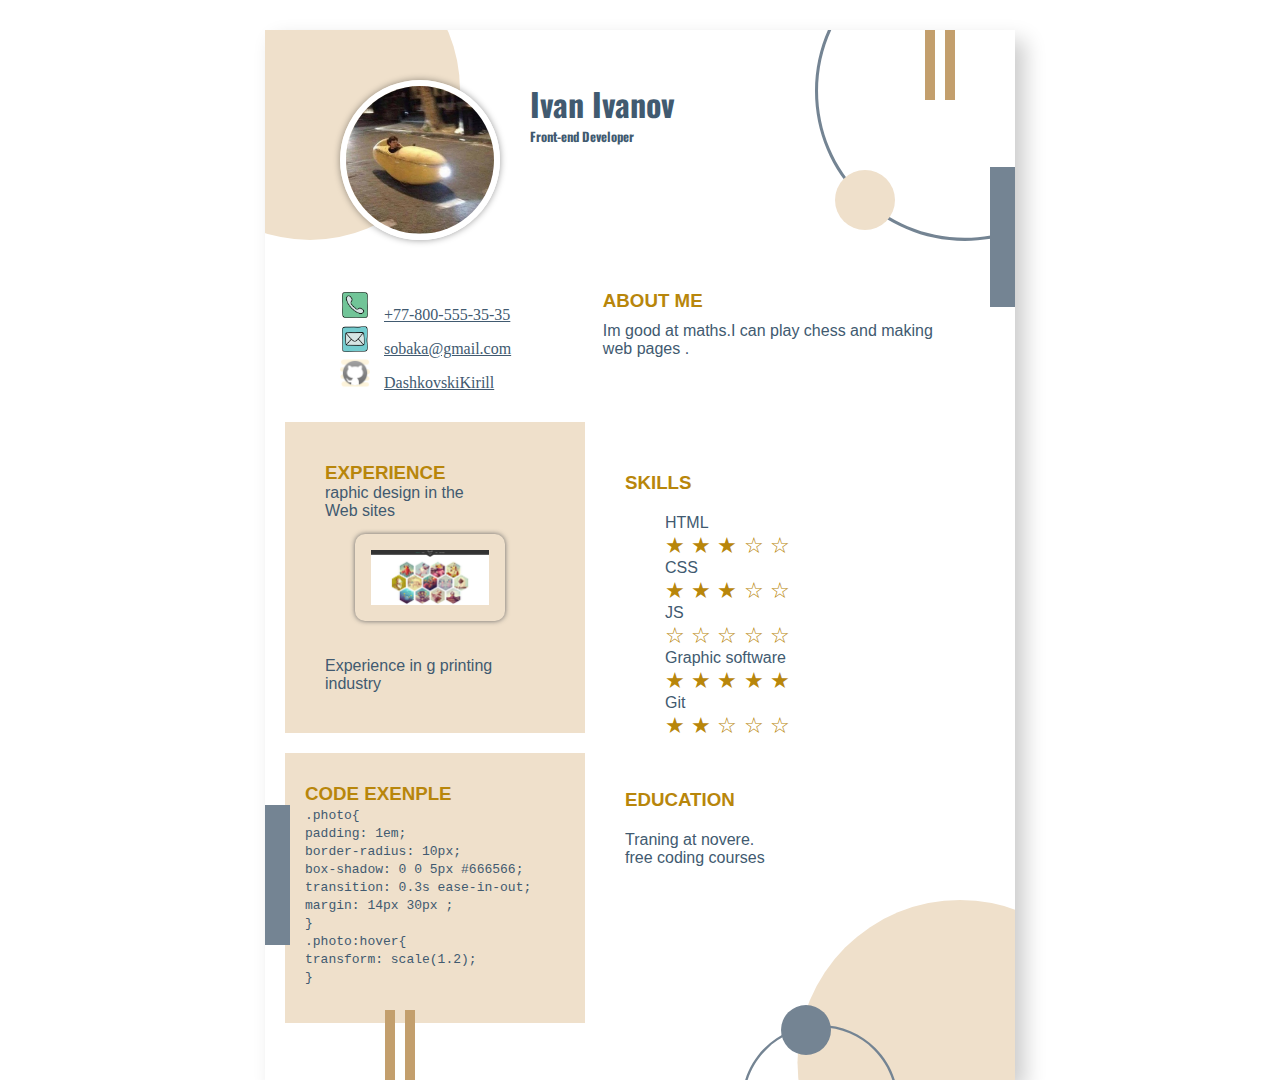
==== index.html @ 94a554b0 "Add files via upload" ====
<!DOCTYPE html>
<html lang="en">
<head>
    <meta charset="UTF-8">
    <meta http-equiv="X-UA-Compatible" content="IE=edge">
    <meta name="viewport" content="width=device-width, initial-scale=1.0">
    <title>Document</title>
    <link rel="stylesheet" href="style.css">
</head>
<body>
<div class="main-wrapper">
    <div class="background">
        <div class="circle-top"></div>
        <div class="circle-bottom"></div>
        <div class="circle-small-top"></div>
        <div class="circle-small-bottom"></div>

        <div class="circle-border-top"></div>
        <div class="circle-border-bottom"></div>
        <div class="block-top"></div>
        <div class="block-bottom"></div>

        <div class="block-small block-small-one-top"></div>
        <div class="block-small block-small-two-top"></div>
        <div class="block-small block-small-one-bottom"></div>
        <div class="block-small block-small-two-bottom"></div>
    </div>

<div class="wrapper">
    <header class="header">
<img src="img/profileimage.jpg" alt="" class="main-img">
<div>
    <h1>Ivan Ivanov</h1>
    <h2>Front-end Developer</h2>
</div>
</header>
</div>

<div class="wrapper contact">
    <ul class="contact-menu">
        <li class=" vertical-align">
            <img src="img/mobile.png" alt="mobile">
            <a href=""> +77-800-555-35-35</a>
        </li>
        <li class=" vertical-align">
            <img src="img/mail.png" alt="">
            <a href="mailto:sobaka@gmail.com">sobaka@gmail.com</a>
        </li>
        <li class=" vertical-align">
            <img src="img/git.png" alt="">
            <a href="#">DashkovskiKirill</a> 
        </li>
    </ul>

    <div class="about">
        <h3>About me</h3>
        <div>
            Im good at maths.I can play chess and making web pages .
        </div>
    </div>
</div>

<main>
    <div class="column">
        <section class="experience column-bg">
            <h3>Experience</h3>raphic design in the
            <p>Web sites 
                <figure>
                    <img src="img/hexal.png" width="150px" class="photo">
                </figure><br>Experience in g printing industry</p>
        </section>
        <section class="code column-bg">
            <h3>code exenple</h3>
            <code>
                .photo{ <br>
                    padding: 1em; <br>
                    border-radius: 10px; <br>
                    box-shadow: 0 0 5px #666566; <br>
                    transition: 0.3s ease-in-out; <br>
                    margin: 14px 30px ; <br>
                } <br>
                .photo:hover{ <br>
                    transform: scale(1.2); <br>
                } <br>
            </code>
        </section>
    </div>
    <aside>
        <div>
            <h3 class="align-h3">Skills</h3>
            <ul>
                <li>HTML <br>
                    <span class="stars">&#x2605; &#x2605; &#x2605; &#x2606; &#x2606;</span>
                </li>
                <li> CSS  <br>
                    <span class="stars"> &#x2605; &#x2605; &#x2605; &#x2606; &#x2606;</span>

                </li>
                <li>JS <br>
                    <span class="stars">&#x2606; &#x2606; &#x2606; &#x2606; &#x2606;</span>

                </li>
                <li>Graphic software<br>
                    <span class="stars"> &#x2605; &#x2605; &#x2605; &#x2605; &#x2605;</span>

                </li>
                <li>Git <br>
                    <span class="stars">&#x2605; &#x2605; &#x2606; &#x2606; &#x2606;</span>


                </li>
            </ul>
        </div>
        <div>
            <h3 class="align-h3">Education</h3>
            Traning at novere. <br>
            free coding courses  
        </div>
    </aside>
</main>
</div>
</body>
</html>
---- style.css ----
@import url('https://fonts.googleapis.com/css2?family=Dancing+Script&family=Fruktur&display=swap');

@import url('https://fonts.googleapis.com/css2?family=Dancing+Script&family=Fruktur&display=swap');
@import url('https://fonts.googleapis.com/css2?family=Oswald:wght@200&display=swap');

*{
    margin: 0;
    padding: 0%;
    box-sizing: border-box;
    
    color: #415a70
}

.main-wrapper{
position: relative;
width: 750px;
height: 1050px;
margin: 0 auto;
margin-top: 30px;
box-shadow: 10px 10px 20px rgba(0,0,0, 0.2);
}

.circle-top{
    position: absolute;
    width:250px;
    height: 250px;
    background-color: #efe0cb;
    clip-path: circle(60% at 18% 24%);
    z-index: -1;
}

.circle-bottom{
    position: absolute;
    width:250px;
    height: 250px;
    background-color: #efe0cb;
    clip-path: circle(65% at 78% 93%);
    bottom: 0;
    right: 0;
    z-index: -1;
}

.circle-small-top{
    position: absolute;
    top: 140px;
    right: 120px;
    width:60px;
    height: 60px;
    background-color: #efe0cb;
    border-radius: 50%;
}

.circle-small-bottom{
    position: absolute;
    bottom: 25px;
    right: 184px;
    width:50px;
    height: 50px;
    background-color: #748493;
    border-radius: 50%;
}

.circle-border-top{
    position: absolute;
    width:200px;
    height: 211px;
    background-image: url(img/line.svg);
    right: 0;
    z-index: -1;
}

.circle-border-bottom{
    position: absolute;
    width:150px;
    height: 55px;
    background-image: url(img/line2.svg);
    bottom: 0;
    right: 120px;
    z-index: -1;
}

.block-top{
    position: absolute;
    width: 25px;
    height: 140px;
    background-color: #748493;
    right: 0;
    top: 137px;
}

.block-bottom{
    position: absolute;
    width: 25px;
    height: 140px;
    background-color: #748493;
    left: 0px;
   bottom: 135px;
}

.block-small{
position: absolute;
width: 10px;
height: 70px;
background-color:#c39f6d ;
}

.block-small-one-top{
    top: 0;
    right: 60px;
}

.block-small-two-top{
    top: 0;
    right: 80px;
}

.block-small-one-bottom{
    bottom: 0;
    left: 140px;
}

.block-small-two-bottom{
    bottom: 0;
    left: 120px;
}

.wrapper{
    width: 600px;
    margin: 0 auto;
}

.header{
    display: flex;
    padding-top:50px ;
    margin: 0;
}

.main-img{
    width: 160px;
    height: 160px;
    border-radius: 50%;
    border: 6px solid white;
    box-shadow: 0 0 7px rgba(0,0,0,0.4);
    margin-right: 30px;
}

h1{
    font-family: 'Oswald', sans-serif;
}
h2{
    font-family: 'Oswald', sans-serif;
    font-size:0.8em ;
}

.contact{
    display: flex;
}

ul{
    list-style: none;
}

.contact-menu{
    margin-top: 50px;
    width: 300px;
    margin-right: 10px;
}

li img{
    width: 30px;
    margin-right: 10px;
}

.about{
    width: 400px;
    margin-top: 50px;
    font-family: sans-serif;
}

.about h3{
    margin-bottom: 10px;
}

main{
    display: flex;
    margin-top: 30px;
    font-family: sans-serif;
}

.column-bg{
width: 300px;
padding:40px;
background-color: #efe0cb;
margin-left: 20px;
}

.main h3{
margin-bottom: 10px;
font-size: 22px;
font-weight: 700;
}
.photo{
    padding: 1em;
    border-radius: 10px;
    box-shadow: 0 0 5px #666566;
    transition: 0.3s ease-in-out;
    margin: 14px 30px ;
}
.photo:hover{
    transform: scale(1.2);
}
.code{ 
    padding: 30px 20px;
    height: 270px;
    margin-top: 20px;
}
h3{
    text-transform: uppercase;
    color:darkgoldenrod;
}

aside h3{
    margin-top: 10px;
}
aside div{
    margin-top: 10px;
}
aside{
    margin-left: 40px;
}
.stars{
    color: darkgoldenrod;
    font-size: 1.4em;
}
aside ul {
    margin-left: 40px;
}
.align-h3{
    margin-top: 50px;
    margin-bottom: 20px ;

}
.align-h3 h3{
    margin-bottom: -10px;
}
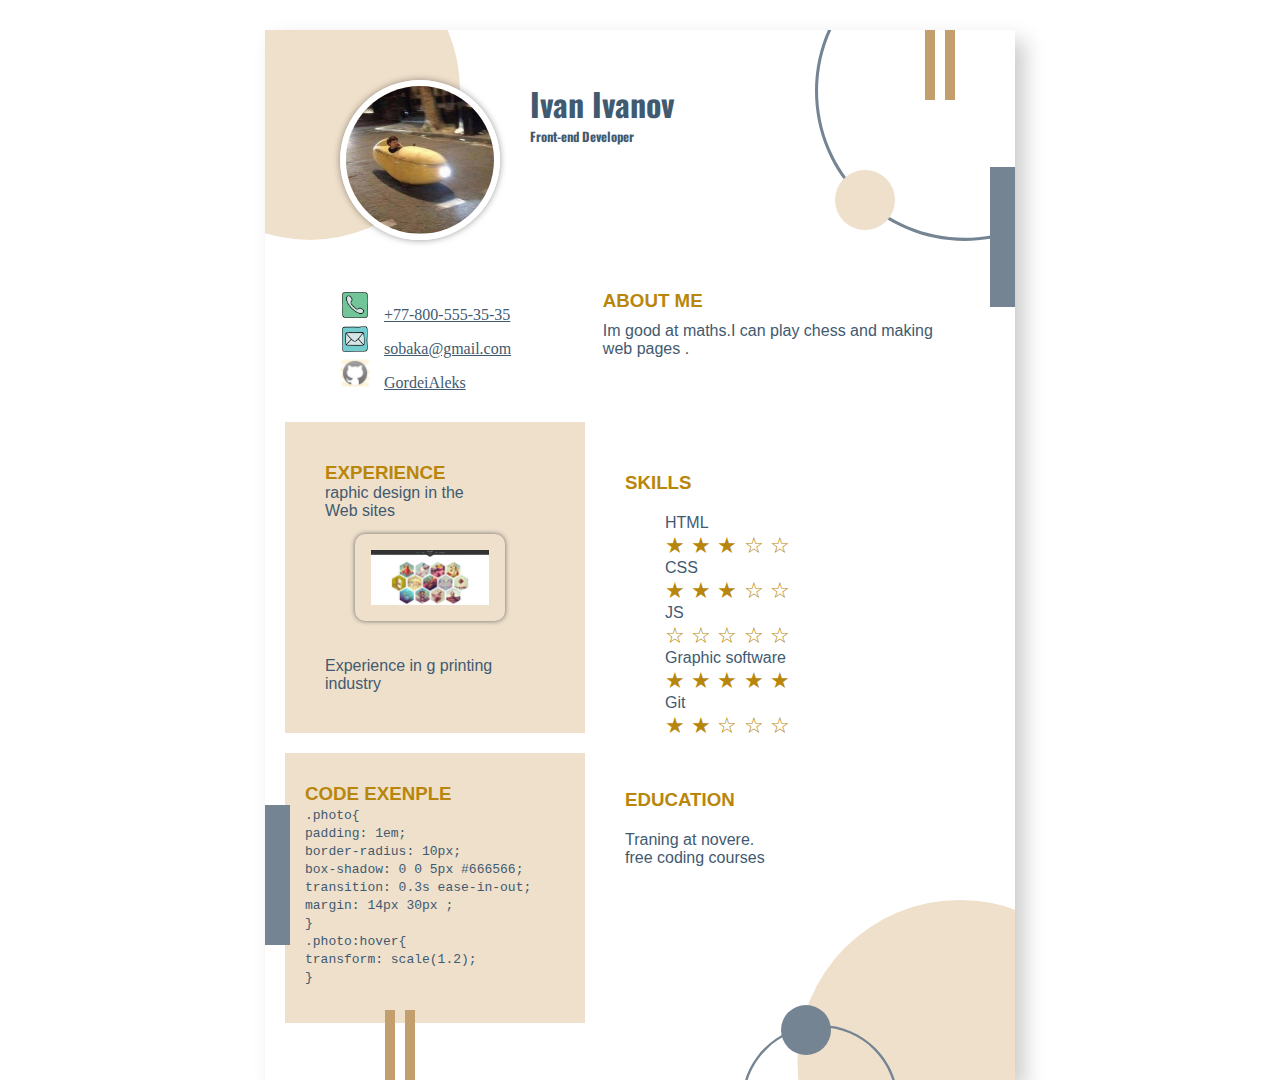
==== commit 1cdb2de5: "Update index.html" ====
--- a/index.html
+++ b/index.html
@@ -48,7 +48,7 @@
         </li>
         <li class=" vertical-align">
             <img src="img/git.png" alt="">
-            <a href="#">DashkovskiKirill</a> 
+            <a href="#">GordeiAleks</a> 
         </li>
     </ul>
 
@@ -120,4 +120,4 @@
 </main>
 </div>
 </body>
-</html>+</html>
